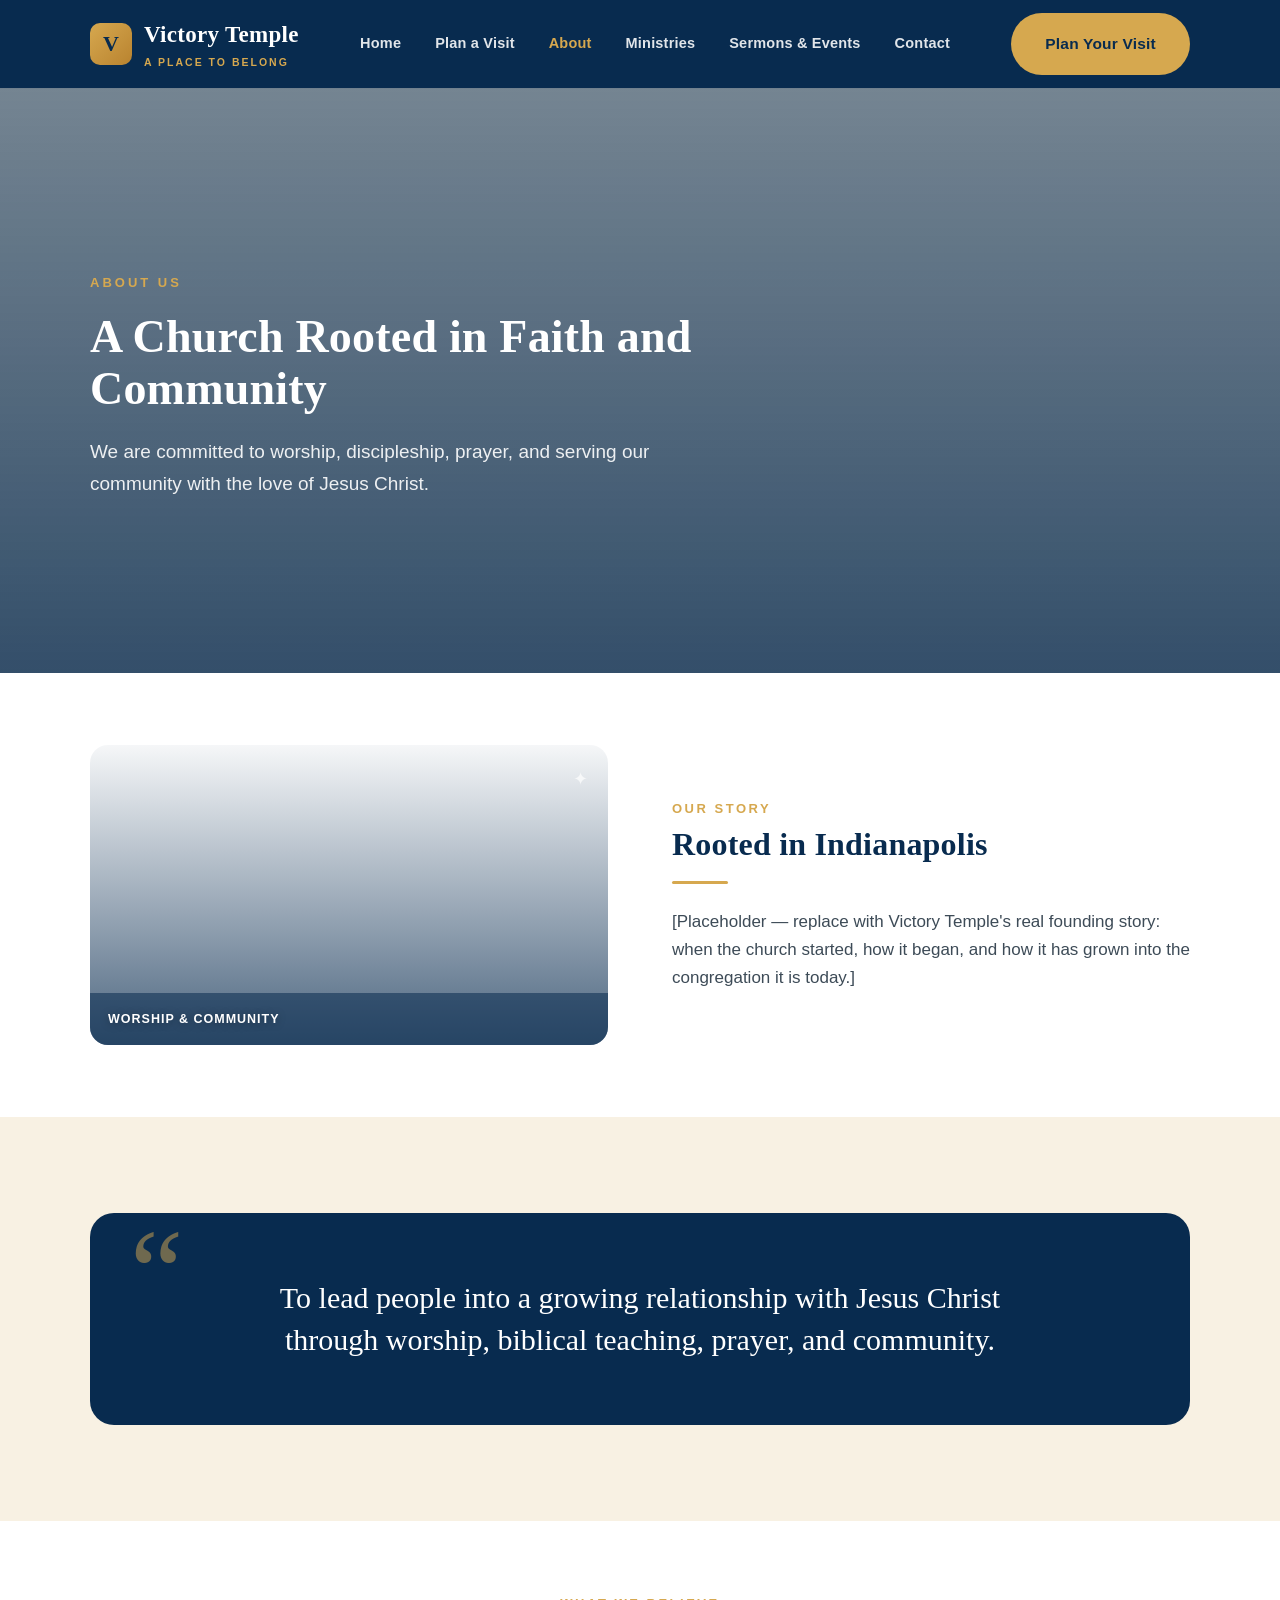
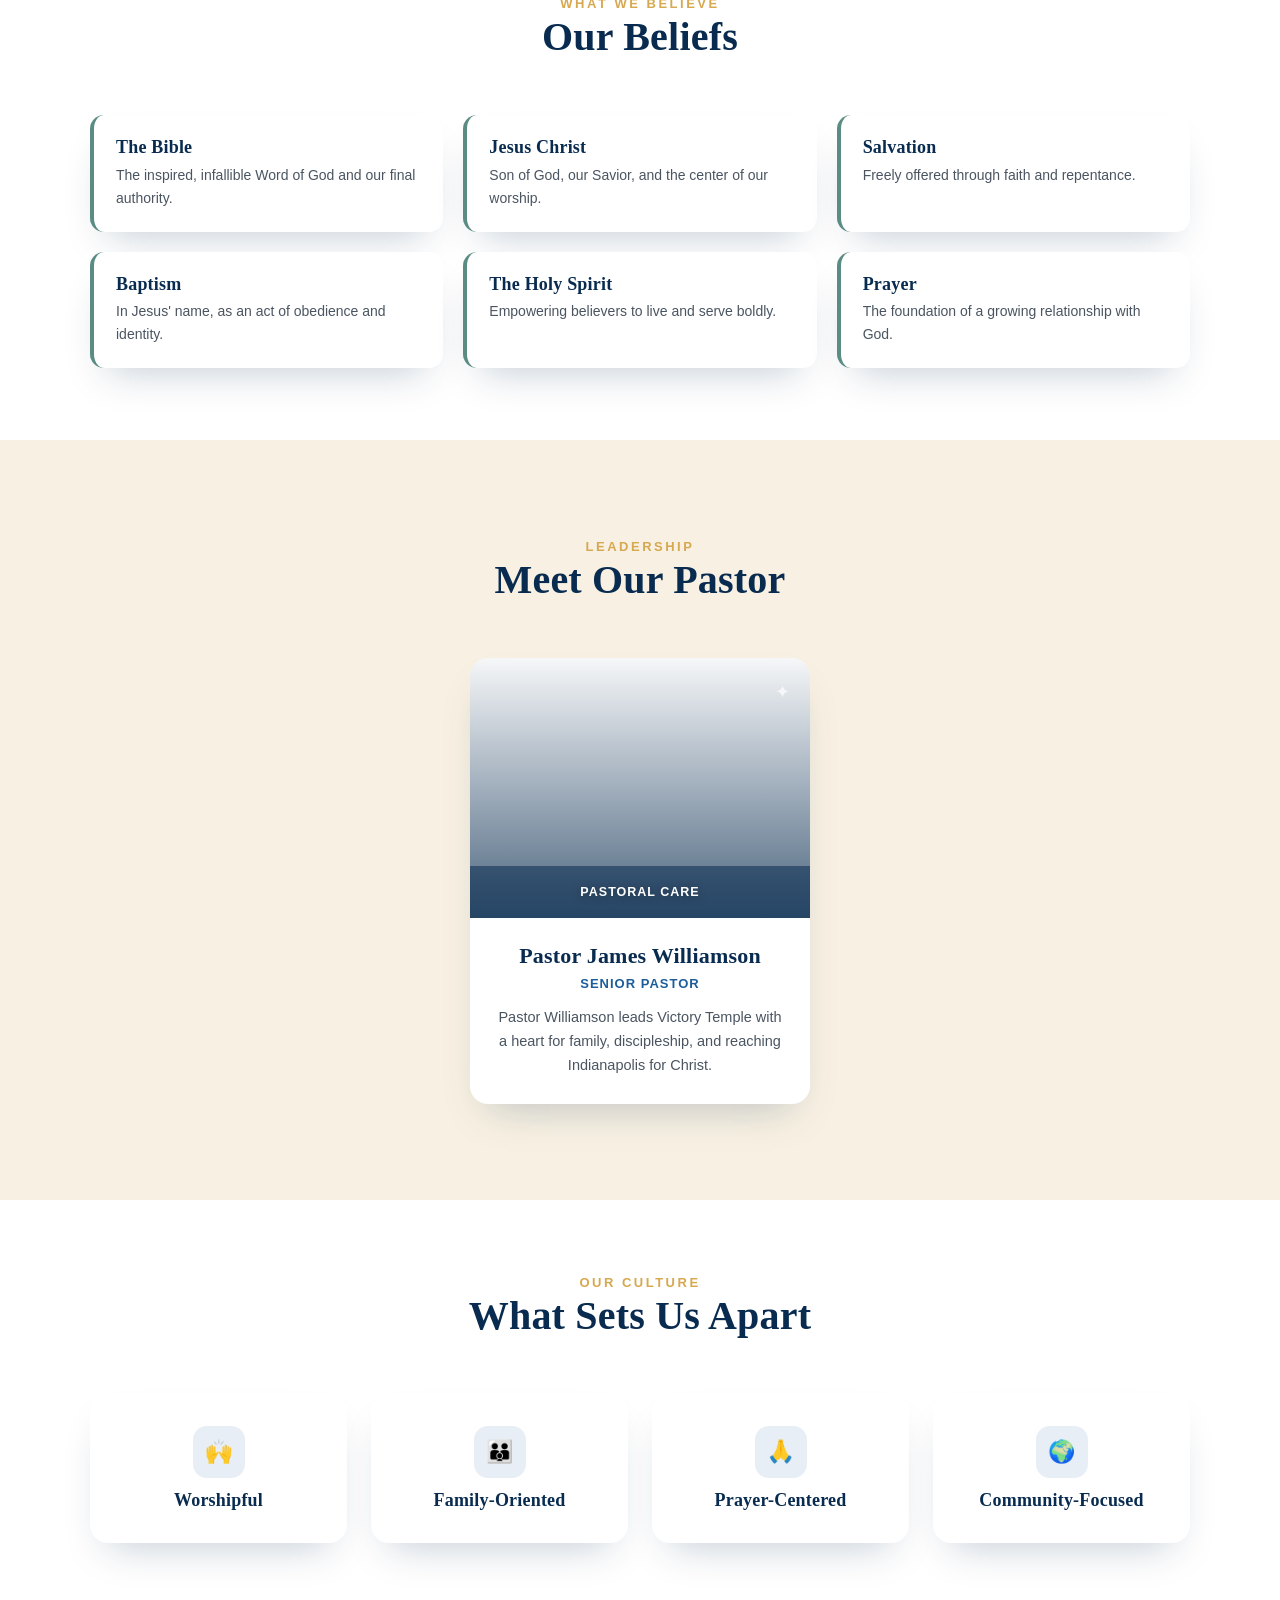
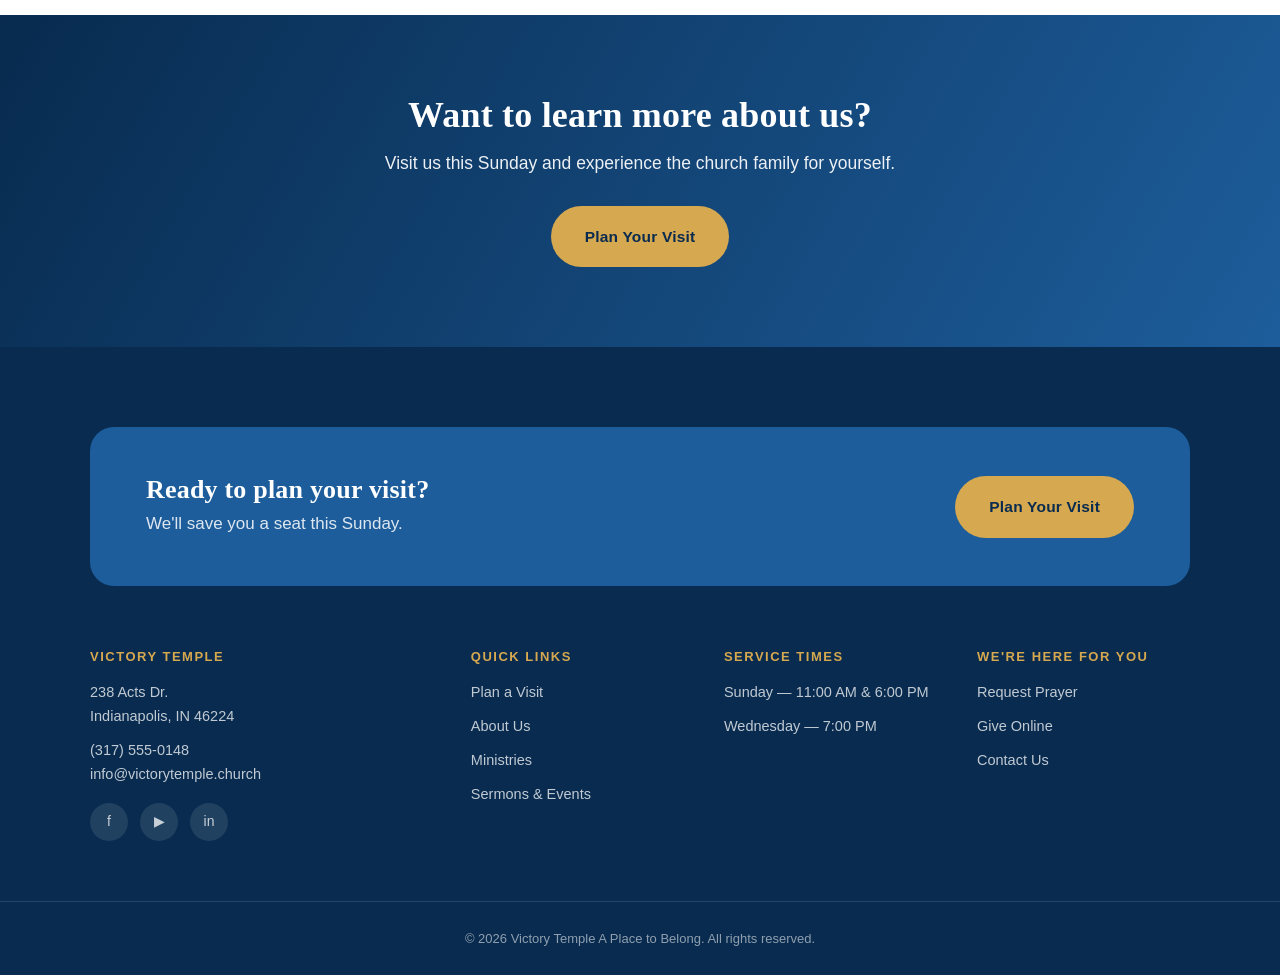
==== about.html @ ff0c8eab "Add files via upload" ====
<!doctype html>
<html lang="en">
<head>
<meta charset="UTF-8">
<title>Victory Temple — About</title>
<link rel="stylesheet" href="styles.css">
</head>
<body>
<header class="site">
  <div class="header-inner">
    <a href="index.html" style="text-decoration:none;"><div class="logo">
      <div class="logo-mark">V</div>
      <div class="logo-text">Victory Temple<span>A Place to Belong</span></div>
    </div></a>
    <nav class="primary">
      <a href="index.html">Home</a>
      <a href="plan-a-visit.html">Plan a Visit</a>
      <a href="about.html" style="color:var(--gold);">About</a>
      <a href="ministries.html">Ministries</a>
      <a href="contact.html#sermons">Sermons &amp; Events</a>
      <a href="contact.html#contact">Contact</a>
    </nav>
    <div class="header-cta"><a class="btn btn-gold" href="plan-a-visit.html">Plan Your Visit</a></div>
    <button class="hamburger-btn" aria-label="Open menu" aria-expanded="false">
      <span></span><span></span><span></span>
    </button>
  </div>
  <div class="mobile-nav-panel">
    <a href="index.html">Home</a>
      <a href="plan-a-visit.html">Plan a Visit</a>
      <a href="about.html" style="color:var(--gold);">About</a>
      <a href="ministries.html">Ministries</a>
      <a href="contact.html#sermons">Sermons &amp; Events</a>
      <a href="contact.html#contact">Contact</a>
    <a class="btn btn-gold" href="plan-a-visit.html">Plan Your Visit</a>
  </div>
</header>

<a href="plan-a-visit.html" class="mobile-sticky-visit">Plan Your Visit</a>

<section class="hero short" style="--photo-a:url('assets/images/sanctuary.jpg');">
  <div class="hero-bg"></div>
  <div class="hero-inner">
    <div class="hero-eyebrow">About Us</div>
    <h1>A Church Rooted in Faith and Community</h1>
    <p class="sub">We are committed to worship, discipleship, prayer, and serving our community with the love of Jesus Christ.</p>
  </div>
</section>

<section class="tight" style="background:#fff;">
  <div class="wrap">
    <div class="two-col">
      <div class="photo photo-congregation" style="min-height:300px;"><div class="tag">Worship &amp; Community</div></div>
      <div>
        <div class="eyebrow">Our Story</div>
        <h2 style="font-size:32px; margin-top:8px;">Rooted in Indianapolis</h2>
        <div class="divider"></div>
        <p style="font-size:17px; color:#3d4b57;">[Placeholder — replace with Victory Temple's real founding story: when the church started, how it began, and how it has grown into the congregation it is today.]</p>
      </div>
    </div>
  </div>
</section>

<section>
  <div class="wrap">
    <div class="mission">
      <p>To lead people into a growing relationship with Jesus Christ through worship, biblical teaching, prayer, and community.</p>
    </div>
  </div>
</section>

<section class="tight" style="background:#fff;">
  <div class="wrap">
    <div class="section-head center">
      <div class="eyebrow">What We Believe</div>
      <h2>Our Beliefs</h2>
    </div>
    <div class="belief-grid">
      <div class="belief"><h4>The Bible</h4><p>The inspired, infallible Word of God and our final authority.</p></div>
      <div class="belief"><h4>Jesus Christ</h4><p>Son of God, our Savior, and the center of our worship.</p></div>
      <div class="belief"><h4>Salvation</h4><p>Freely offered through faith and repentance.</p></div>
      <div class="belief"><h4>Baptism</h4><p>In Jesus' name, as an act of obedience and identity.</p></div>
      <div class="belief"><h4>The Holy Spirit</h4><p>Empowering believers to live and serve boldly.</p></div>
      <div class="belief"><h4>Prayer</h4><p>The foundation of a growing relationship with God.</p></div>
    </div>
  </div>
</section>

<section id="leadership">
  <div class="wrap">
    <div class="section-head center">
      <div class="eyebrow">Leadership</div>
      <h2>Meet Our Pastor</h2>
    </div>
    <div style="max-width:340px; margin:0 auto;">
      <div class="leader-card">
        <div class="photo photo-pastor"><div class="tag">Pastoral Care</div></div>
        <div class="info">
          <h3>Pastor James Williamson</h3>
          <div class="role">Senior Pastor</div>
          <p class="bio">Pastor Williamson leads Victory Temple with a heart for family, discipleship, and reaching Indianapolis for Christ.</p>
        </div>
      </div>
    </div>
  </div>
</section>

<section class="tight" style="background:#fff;">
  <div class="wrap">
    <div class="section-head center">
      <div class="eyebrow">Our Culture</div>
      <h2>What Sets Us Apart</h2>
    </div>
    <div class="four-col">
      <div class="card" style="text-align:center;"><div class="icon-badge" style="margin:0 auto;">🙌</div><h3 style="font-size:18px; margin-top:12px;">Worshipful</h3></div>
      <div class="card" style="text-align:center;"><div class="icon-badge" style="margin:0 auto;">👪</div><h3 style="font-size:18px; margin-top:12px;">Family-Oriented</h3></div>
      <div class="card" style="text-align:center;"><div class="icon-badge" style="margin:0 auto;">🙏</div><h3 style="font-size:18px; margin-top:12px;">Prayer-Centered</h3></div>
      <div class="card" style="text-align:center;"><div class="icon-badge" style="margin:0 auto;">🌍</div><h3 style="font-size:18px; margin-top:12px;">Community-Focused</h3></div>
    </div>
  </div>
</section>

<div class="banner blue">
  <div class="wrap">
    <h2>Want to learn more about us?</h2>
    <p>Visit us this Sunday and experience the church family for yourself.</p>
    <a class="btn btn-gold" href="plan-a-visit.html">Plan Your Visit</a>
  </div>
</div>

<footer class="site">
  <div class="footer-cta">
    <div>
      <h3>Ready to plan your visit?</h3>
      <p style="margin-top:6px; color:rgba(255,255,255,0.85);">We'll save you a seat this Sunday.</p>
    </div>
    <a class="btn btn-gold" href="plan-a-visit.html">Plan Your Visit</a>
  </div>
  <div class="footer-grid">
    <div>
      <h4>Victory Temple</h4>
      <p>238 Acts Dr.<br>Indianapolis, IN 46224</p>
      <p>(317) 555-0148<br>info@victorytemple.church</p>
      <div class="social-row"><a href="https://facebook.com" target="_blank" rel="noopener" aria-label="Facebook">f</a><a href="https://youtube.com" target="_blank" rel="noopener" aria-label="YouTube">▶</a><a href="https://instagram.com" target="_blank" rel="noopener" aria-label="Instagram">in</a></div>
    </div>
    <div>
      <h4>Quick Links</h4>
      <a href="plan-a-visit.html">Plan a Visit</a><a href="about.html">About Us</a><a href="ministries.html">Ministries</a><a href="contact.html#sermons">Sermons &amp; Events</a>
    </div>
    <div>
      <h4>Service Times</h4>
      <p>Sunday — 11:00 AM &amp; 6:00 PM</p>
      <p>Wednesday — 7:00 PM</p>
    </div>
    <div>
      <h4>We're Here for You</h4>
      <a href="contact.html#prayer">Request Prayer</a><a href="contact.html#give">Give Online</a><a href="contact.html#contact">Contact Us</a>
    </div>
  </div>
  <div class="footer-bottom">© 2026 Victory Temple A Place to Belong. All rights reserved.</div>
</footer>

<script src="script.js"></script>
</body>
</html>
---- styles.css ----
@font-face {
  font-family: 'Cormorant Garamond';
  src: url('fonts/cormorant-garamond-latin-400-normal.woff2') format('woff2');
  font-weight: 400; font-style: normal; font-display: swap;
}
@font-face {
  font-family: 'Cormorant Garamond';
  src: url('fonts/cormorant-garamond-latin-500-normal.woff2') format('woff2');
  font-weight: 500; font-style: normal; font-display: swap;
}
@font-face {
  font-family: 'Cormorant Garamond';
  src: url('fonts/cormorant-garamond-latin-600-normal.woff2') format('woff2');
  font-weight: 600; font-style: normal; font-display: swap;
}
@font-face {
  font-family: 'Cormorant Garamond';
  src: url('fonts/cormorant-garamond-latin-700-normal.woff2') format('woff2');
  font-weight: 700; font-style: normal; font-display: swap;
}
@font-face {
  font-family: 'Inter';
  src: url('fonts/inter-latin-400-normal.woff2') format('woff2');
  font-weight: 400; font-style: normal; font-display: swap;
}
@font-face {
  font-family: 'Inter';
  src: url('fonts/inter-latin-500-normal.woff2') format('woff2');
  font-weight: 500; font-style: normal; font-display: swap;
}
@font-face {
  font-family: 'Inter';
  src: url('fonts/inter-latin-600-normal.woff2') format('woff2');
  font-weight: 600; font-style: normal; font-display: swap;
}
@font-face {
  font-family: 'Inter';
  src: url('fonts/inter-latin-700-normal.woff2') format('woff2');
  font-weight: 700; font-style: normal; font-display: swap;
}
@font-face {
  font-family: 'Inter';
  src: url('fonts/inter-latin-800-normal.woff2') format('woff2');
  font-weight: 800; font-style: normal; font-display: swap;
}

:root{
  --navy:#082B4F;
  --blue:#1D5D9B;
  --cream:#F8F1E3;
  --gold:#D6A84F;
  --teal:#5B8C83;
  --charcoal:#1F2933;
  --white:#FFFFFF;
  --navy-rgb: 8,43,79;
  --shadow: 0 20px 40px -18px rgba(8,43,79,0.25);
  --radius: 18px;
}

*{box-sizing:border-box; margin:0; padding:0;}
html{scroll-behavior:smooth;}
body{
  font-family:'Inter', sans-serif;
  background:var(--cream);
  color:var(--charcoal);
  font-size:17px;
  line-height:1.65;
  -webkit-font-smoothing:antialiased;
}
img,svg{display:block; max-width:100%;}
h1,h2,h3,h4{
  font-family:'Cormorant Garamond', serif;
  font-weight:600;
  color:var(--navy);
  line-height:1.12;
  letter-spacing:0.2px;
}
a{color:inherit; text-decoration:none;}
.wrap{max-width:1180px; margin:0 auto; padding:0 40px;}
.eyebrow{
  font-family:'Inter', sans-serif;
  font-size:13px;
  font-weight:700;
  letter-spacing:2.5px;
  text-transform:uppercase;
  color:var(--gold);
}
.divider{
  width:56px; height:3px; border-radius:2px;
  background:var(--gold);
  margin:18px 0 24px;
}
.divider.center{margin-left:auto; margin-right:auto;}

/* Buttons */
.btn{
  display:inline-flex; align-items:center; gap:8px;
  padding:16px 32px;
  border-radius:999px;
  font-weight:700;
  font-size:15.5px;
  letter-spacing:0.2px;
  cursor:pointer;
  border:2px solid transparent;
  transition:transform .15s ease;
}
.btn-primary{ background:var(--blue); color:var(--white); box-shadow:0 14px 28px -10px rgba(29,93,155,0.55); }
.btn-primary:hover{ transform:translateY(-1px); }
.btn-outline{ background:transparent; border-color:rgba(255,255,255,0.7); color:var(--white); }
.btn-outline.on-light{ border-color:var(--navy); color:var(--navy); }
.btn-gold{ background:var(--gold); color:var(--navy); }
.btn-navy{ background:var(--navy); color:var(--white); }

/* Header */
header.site{
  position:sticky; top:0; z-index:50;
  background:var(--navy);
  color:var(--white);
}
.header-inner{
  max-width:1180px; margin:0 auto; padding:0 40px;
  height:88px; display:flex; align-items:center; justify-content:space-between;
}
.logo{ display:flex; align-items:center; gap:12px; }
.logo-mark{
  width:42px; height:42px; border-radius:10px;
  background:linear-gradient(135deg, var(--gold), #b9832f);
  display:flex; align-items:center; justify-content:center;
  color:var(--navy); font-family:'Cormorant Garamond',serif; font-weight:700; font-size:22px;
}
.logo-text{ font-family:'Cormorant Garamond', serif; font-size:23px; font-weight:600; letter-spacing:0.3px; color:var(--white); }
.logo-text span{ display:block; font-family:'Inter',sans-serif; font-size:10.5px; letter-spacing:2px; font-weight:600; color:var(--gold); text-transform:uppercase; }
nav.primary{ display:flex; align-items:center; gap:34px; }
nav.primary a{ font-size:14.5px; font-weight:600; color:rgba(255,255,255,0.88); letter-spacing:0.2px; }
nav.primary a:hover{ color:var(--gold); }
.header-cta{ display:flex; align-items:center; gap:20px; }

/* mobile header rendering (shown as an annotated panel) */
.mobile-frame{
  border:1px solid rgba(8,43,79,0.12);
  border-radius:20px;
  overflow:hidden;
  box-shadow:var(--shadow);
}
.mobile-header{
  background:var(--navy); color:var(--white);
  display:flex; align-items:center; justify-content:space-between;
  padding:18px 20px;
}
.hamburger{ display:flex; flex-direction:column; gap:5px; }
.hamburger span{ width:24px; height:2.5px; background:var(--white); border-radius:2px; }
.mobile-sticky-cta{
  background:var(--blue); color:var(--white);
  text-align:center; padding:14px; font-weight:700; font-size:14.5px;
}

/* Hero */
.hero{
  position:relative;
  color:var(--white);
  overflow:hidden;
}
.hero-bg{
  position:absolute; inset:0;
  background:
    linear-gradient(180deg, rgba(8,43,79,0.55) 0%, rgba(8,43,79,0.82) 100%),
    var(--photo-a);
  background-size:cover; background-position:center;
}
.hero-inner{
  position:relative; z-index:2;
  max-width:1180px; margin:0 auto; padding:110px 40px 100px;
}
.hero.short .hero-inner{ padding:88px 40px 78px; }
.hero-eyebrow{
  font-size:13px; font-weight:700; letter-spacing:3px; text-transform:uppercase;
  color:var(--gold); margin-bottom:18px;
}
.hero h1{ color:var(--white); font-size:58px; max-width:760px; }
.hero.short h1{ font-size:46px; }
.hero p.sub{
  margin-top:22px; font-size:19px; max-width:600px; color:rgba(255,255,255,0.9); font-weight:400;
}
.hero-ctas{ margin-top:36px; display:flex; gap:16px; flex-wrap:wrap; }
.hero-facts{
  margin-top:52px; display:flex; gap:14px; flex-wrap:wrap;
}
.fact-pill{
  background:rgba(255,255,255,0.12);
  border:1px solid rgba(255,255,255,0.22);
  border-radius:14px;
  padding:14px 20px;
  font-size:14.5px;
  font-weight:600;
  backdrop-filter:blur(4px);
  display:flex; align-items:center; gap:10px;
}
.fact-pill .dot{ width:7px; height:7px; border-radius:50%; background:var(--gold); }

/* Sections */
section{ padding:96px 0; }
section.tight{ padding:72px 0; }
.section-head{ max-width:640px; margin-bottom:56px; }
.section-head.center{ margin-left:auto; margin-right:auto; text-align:center; }
.section-head h2{ font-size:40px; }
.section-head p{ margin-top:16px; font-size:17.5px; color:#3d4b57; }

.two-col{ display:grid; grid-template-columns:1fr 1fr; gap:64px; align-items:center; }
.three-col{ display:grid; grid-template-columns:repeat(3,1fr); gap:28px; }
.four-col{ display:grid; grid-template-columns:repeat(4,1fr); gap:24px; }

/* Photo placeholders */
.photo{
  border-radius:var(--radius);
  position:relative;
  overflow:hidden;
  display:flex; align-items:flex-end;
  color:var(--white);
  min-height:220px;
}
.photo .tag{
  position:relative; z-index:2;
  padding:16px 18px;
  font-size:12.5px; font-weight:700; letter-spacing:1px; text-transform:uppercase;
  background:rgba(8,43,79,0.55);
  width:100%;
}
.photo::before{
  content:''; position:absolute; inset:0; z-index:1;
}
.photo::after{
  content:'✦'; position:absolute; top:20px; right:20px; z-index:2;
  color:rgba(255,255,255,0.7); font-size:18px;
}
.p-a::before{ background:linear-gradient(140deg,#1D5D9B,#082B4F); }
.p-b::before{ background:linear-gradient(140deg,#5B8C83,#082B4F); }
.p-c::before{ background:linear-gradient(140deg,#D6A84F,#8a5b22); }
.p-d::before{ background:linear-gradient(140deg,#082B4F,#1D5D9B); }
.p-e::before{ background:linear-gradient(140deg,#5B8C83,#2f4a45); }

/* Cards */
.card{
  background:var(--white);
  border-radius:var(--radius);
  padding:32px;
  box-shadow:var(--shadow);
}
.card h3{ font-size:24px; margin-top:6px;}
.card p{ margin-top:10px; color:#4a5561; font-size:15.5px; }
.icon-badge{
  width:52px; height:52px; border-radius:14px;
  display:flex; align-items:center; justify-content:center;
  background:rgba(29,93,155,0.1);
  color:var(--blue); font-size:22px;
}

/* Ministry / event cards with photo top */
.tile{ background:var(--white); border-radius:var(--radius); overflow:hidden; box-shadow:var(--shadow); }
.tile .photo{ border-radius:0; min-height:170px; }
.tile-body{ padding:26px; }
.tile-body h3{ font-size:22px; }
.tile-body p{ margin-top:8px; color:#4a5561; font-size:15px; }
.tile-body .btn{ margin-top:18px; padding:11px 22px; font-size:13.5px; }

/* Banner CTA sections */
.banner{
  padding:80px 0;
  text-align:center;
  color:var(--white);
}
.banner.blue{ background:linear-gradient(120deg,var(--navy),var(--blue)); }
.banner.gold{ background:var(--cream); color:var(--navy); border-top:1px solid rgba(8,43,79,0.08); border-bottom:1px solid rgba(8,43,79,0.08); }
.banner h2{ font-size:36px; }
.banner.blue h2{ color:var(--white); }
.banner p{ margin-top:14px; font-size:17.5px; opacity:0.92; max-width:560px; margin-left:auto; margin-right:auto; }
.banner .btn{ margin-top:28px; }

/* Form */
.form-card{
  background:var(--white);
  border-radius:var(--radius);
  padding:40px;
  box-shadow:var(--shadow);
}
.form-grid{ display:grid; grid-template-columns:1fr 1fr; gap:20px; }
.field{ margin-bottom:20px; display:flex; flex-direction:column; gap:8px; }
.field.full{ grid-column:1 / -1; }
.field label{ font-size:13.5px; font-weight:700; color:var(--navy); letter-spacing:0.3px; }
.field input, .field select, .field textarea{
  border:1.5px solid rgba(8,43,79,0.15);
  border-radius:10px;
  padding:13px 14px;
  font-family:'Inter',sans-serif;
  font-size:15px;
  color:var(--charcoal);
  background:#fcfaf6;
}
.field textarea{ min-height:96px; resize:none; }
.form-note{ font-size:13px; color:#6b7680; margin-top:4px; }

/* Steps */
.steps{ display:grid; grid-template-columns:repeat(4,1fr); gap:22px; }
.step{ background:var(--white); border-radius:var(--radius); padding:28px 24px; box-shadow:var(--shadow); position:relative; }
.step .num{ font-family:'Cormorant Garamond',serif; font-size:38px; color:var(--gold); font-weight:700; }
.step h3{ font-size:19px; margin-top:8px; }
.step p{ font-size:14.5px; color:#4a5561; margin-top:8px; }

/* Belief / doctrine list */
.belief-grid{ display:grid; grid-template-columns:repeat(3,1fr); gap:20px; }
.belief{ background:var(--white); border-radius:14px; padding:22px; box-shadow:var(--shadow); border-left:4px solid var(--teal); }
.belief h4{ font-size:18px; }
.belief p{ font-size:14px; color:#4a5561; margin-top:6px; }

/* Quote / mission */
.mission{
  background:var(--navy);
  border-radius:24px;
  padding:64px;
  color:var(--white);
  text-align:center;
  position:relative;
}
.mission::before{ content:'“'; font-family:'Cormorant Garamond',serif; font-size:120px; color:var(--gold); position:absolute; top:0; left:40px; opacity:0.5; line-height:1;}
.mission p{ font-family:'Cormorant Garamond',serif; font-size:30px; font-weight:500; max-width:760px; margin:0 auto; line-height:1.4; }

/* Video card */
.video-card{ border-radius:var(--radius); overflow:hidden; box-shadow:var(--shadow); }
.video-thumb{
  position:relative; min-height:360px;
  background:linear-gradient(140deg,#082B4F,#1D5D9B);
  display:flex; align-items:center; justify-content:center;
}
.play-btn{
  width:78px; height:78px; border-radius:50%;
  background:rgba(255,255,255,0.95);
  display:flex; align-items:center; justify-content:center;
  box-shadow:0 10px 30px rgba(0,0,0,0.3);
}
.play-btn::before{ content:''; width:0; height:0; border-top:14px solid transparent; border-bottom:14px solid transparent; border-left:22px solid var(--navy); margin-left:6px; }
.video-meta{ background:var(--white); padding:26px 30px; display:flex; justify-content:space-between; align-items:center; }
.video-meta h3{ font-size:21px; }
.video-meta span{ font-size:13.5px; color:#6b7680; }

/* Event cards */
.event-card{ background:var(--white); border-radius:var(--radius); box-shadow:var(--shadow); overflow:hidden; display:flex; }
.event-date{
  background:var(--navy); color:var(--white); width:100px; flex-shrink:0;
  display:flex; flex-direction:column; align-items:center; justify-content:center;
}
.event-date .day{ font-family:'Cormorant Garamond',serif; font-size:36px; font-weight:700; }
.event-date .mon{ font-size:12px; letter-spacing:2px; text-transform:uppercase; color:var(--gold); }
.event-body{ padding:22px 26px; flex:1; }
.event-body h3{ font-size:19px; }
.event-body .meta{ font-size:13.5px; color:var(--blue); font-weight:600; margin-top:4px; }
.event-body p{ font-size:14.5px; color:#4a5561; margin-top:8px; }

/* Give section */
.give{
  background:linear-gradient(135deg, var(--gold), #b9832f);
  border-radius:24px; padding:60px; text-align:center; color:var(--navy);
}
.give h2{ color:var(--navy); font-size:34px; }
.give p{ margin-top:12px; font-size:16.5px; max-width:520px; margin-left:auto; margin-right:auto; }

/* Map */
.map-block{
  border-radius:var(--radius); overflow:hidden; box-shadow:var(--shadow);
  min-height:340px;
  background:
    repeating-linear-gradient(0deg, rgba(8,43,79,0.06) 0 1px, transparent 1px 40px),
    repeating-linear-gradient(90deg, rgba(8,43,79,0.06) 0 1px, transparent 1px 40px),
    #eef0ea;
  display:flex; align-items:center; justify-content:center; flex-direction:column; gap:10px;
  color:var(--navy);
}
.map-pin{
  width:44px; height:44px; border-radius:50% 50% 50% 0; background:var(--blue);
  transform:rotate(-45deg);
  display:flex; align-items:center; justify-content:center;
  box-shadow:0 8px 20px rgba(29,93,155,0.4);
}
.map-pin span{ transform:rotate(45deg); color:#fff; font-size:16px; }

/* Leadership */
.leader-card{ background:var(--white); border-radius:var(--radius); overflow:hidden; box-shadow:var(--shadow); text-align:center; }
.leader-card .photo{ border-radius:0; min-height:260px; }
.leader-card .info{ padding:26px; }
.leader-card h3{ font-size:22px; }
.leader-card .role{ color:var(--blue); font-weight:700; font-size:13px; letter-spacing:1px; text-transform:uppercase; margin-top:4px; }
.leader-card p.bio{ font-size:14.5px; color:#4a5561; margin-top:12px; }

/* Footer */
footer.site{ background:var(--navy); color:rgba(255,255,255,0.85); padding-top:80px; }
.footer-cta{
  background:var(--blue); border-radius:24px; padding:48px 56px;
  display:flex; align-items:center; justify-content:space-between; flex-wrap:wrap; gap:20px;
  margin:0 40px 64px; max-width:1100px; margin-left:auto; margin-right:auto;
  color:var(--white);
}
.footer-cta h3{ color:var(--white); font-size:26px; }
.footer-grid{ max-width:1180px; margin:0 auto; padding:0 40px 50px; display:grid; grid-template-columns:1.6fr 1fr 1fr 1fr; gap:40px; }
.footer-grid h4{ color:var(--gold); font-size:13px; letter-spacing:1.5px; text-transform:uppercase; margin-bottom:16px; font-family:'Inter',sans-serif; font-weight:700; }
.footer-grid p, .footer-grid a{ display:block; font-size:14.5px; color:rgba(255,255,255,0.75); margin-bottom:10px; }
.footer-grid a:hover{ color:var(--gold); }
.social-row{ display:flex; gap:12px; margin-top:16px; }
.social-row a{ width:38px; height:38px; border-radius:50%; background:rgba(255,255,255,0.1); display:flex; align-items:center; justify-content:center; font-size:14px; }
.footer-bottom{ border-top:1px solid rgba(255,255,255,0.12); text-align:center; padding:26px 40px; font-size:13px; color:rgba(255,255,255,0.55); }

/* Mobile nav */
.hamburger-btn{
  display:none;
  background:none; border:none; cursor:pointer;
  flex-direction:column; gap:5px; padding:8px;
}
.hamburger-btn span{ width:24px; height:2.5px; background:var(--white); border-radius:2px; transition:transform .2s ease, opacity .2s ease; }
.hamburger-btn.open span:nth-child(1){ transform:translateY(7.5px) rotate(45deg); }
.hamburger-btn.open span:nth-child(2){ opacity:0; }
.hamburger-btn.open span:nth-child(3){ transform:translateY(-7.5px) rotate(-45deg); }

.mobile-nav-panel{
  display:none;
  background:var(--navy);
  border-top:1px solid rgba(255,255,255,0.12);
  flex-direction:column;
  padding:8px 40px 24px;
}
.mobile-nav-panel.open{ display:flex; }
.mobile-nav-panel a{
  color:rgba(255,255,255,0.9);
  font-weight:600; font-size:16px;
  padding:14px 0;
  border-bottom:1px solid rgba(255,255,255,0.08);
}
.mobile-nav-panel .btn{ margin-top:18px; justify-content:center; }

.mobile-sticky-visit{
  display:none;
  position:fixed; bottom:0; left:0; right:0; z-index:60;
  background:var(--blue); color:var(--white);
  text-align:center; padding:14px; font-weight:700; font-size:15px;
  box-shadow:0 -8px 20px rgba(0,0,0,0.15);
}

/* Responsive breakpoints */
@media (max-width: 980px){
  nav.primary{ display:none; }
  .header-cta{ display:none; }
  .hamburger-btn{ display:flex; }
  .header-inner{ padding:0 24px; height:76px; }
  .wrap{ padding:0 24px; }
  .hero-inner{ padding:70px 24px 60px; }
  .hero h1{ font-size:38px; }
  .hero.short h1{ font-size:32px; }
  .hero p.sub{ font-size:16.5px; }
  section{ padding:64px 0; }
  section.tight{ padding:48px 0; }
  .two-col, .three-col, .four-col, .form-grid, .belief-grid, .steps{ grid-template-columns:1fr; }
  .section-head h2{ font-size:30px; }
  .mission{ padding:44px 28px; }
  .mission p{ font-size:22px; }
  .footer-cta{ flex-direction:column; text-align:center; margin:0 20px 48px; padding:36px 28px; }
  .footer-grid{ grid-template-columns:1fr 1fr; gap:32px; padding:0 24px 40px; }
  .event-card{ flex-direction:column; }
  .event-date{ width:100%; flex-direction:row; gap:8px; padding:12px; }
  .give{ padding:40px 24px; }
  body{ padding-bottom:56px; }
  .mobile-sticky-visit{ display:block; }
}

@media (max-width: 560px){
  .footer-grid{ grid-template-columns:1fr; }
  .hero h1{ font-size:30px; }
  .banner h2{ font-size:28px; }
}



/* Local stock photography added for church website */
.photo{
  background-size:cover;
  background-position:center;
  isolation:isolate;
}
.photo::before,
.p-a::before,
.p-b::before,
.p-c::before,
.p-d::before,
.p-e::before{
  background:linear-gradient(180deg, rgba(8,43,79,0.04) 0%, rgba(8,43,79,0.72) 100%);
}
.photo .tag{
  text-shadow:0 1px 8px rgba(0,0,0,0.35);
}
.photo-welcome{ background-image:url('assets/images/church-welcome.jpg'); background-position:center; }
.photo-sanctuary{ background-image:url('assets/images/sanctuary.jpg'); background-position:center; }
.photo-congregation{ background-image:url('assets/images/hero-worship.jpg'); background-position:center; }
.photo-pastor{ background-image:url('assets/images/pastor.jpg'); background-position:center; }
.photo-children{ background-image:url('assets/images/children-ministry.jpg'); background-position:center; }
.photo-youth{ background-image:url('assets/images/youth-ministry.jpg'); background-position:center; }
.photo-worship{ background-image:url('assets/images/worship-music.jpg'); background-position:center 35%; }
.photo-outreach{ background-image:url('assets/images/outreach.jpg'); background-position:center; }
.photo-prayer{ background-image:url('assets/images/prayer.jpg'); background-position:center; }
.photo-bible-study{ background-image:url('assets/images/bible-study.jpg'); background-position:center; }
.video-thumb{
  background:
    linear-gradient(180deg, rgba(8,43,79,0.18) 0%, rgba(8,43,79,0.74) 100%),
    url('assets/images/sermon.jpg') center/cover no-repeat;
}
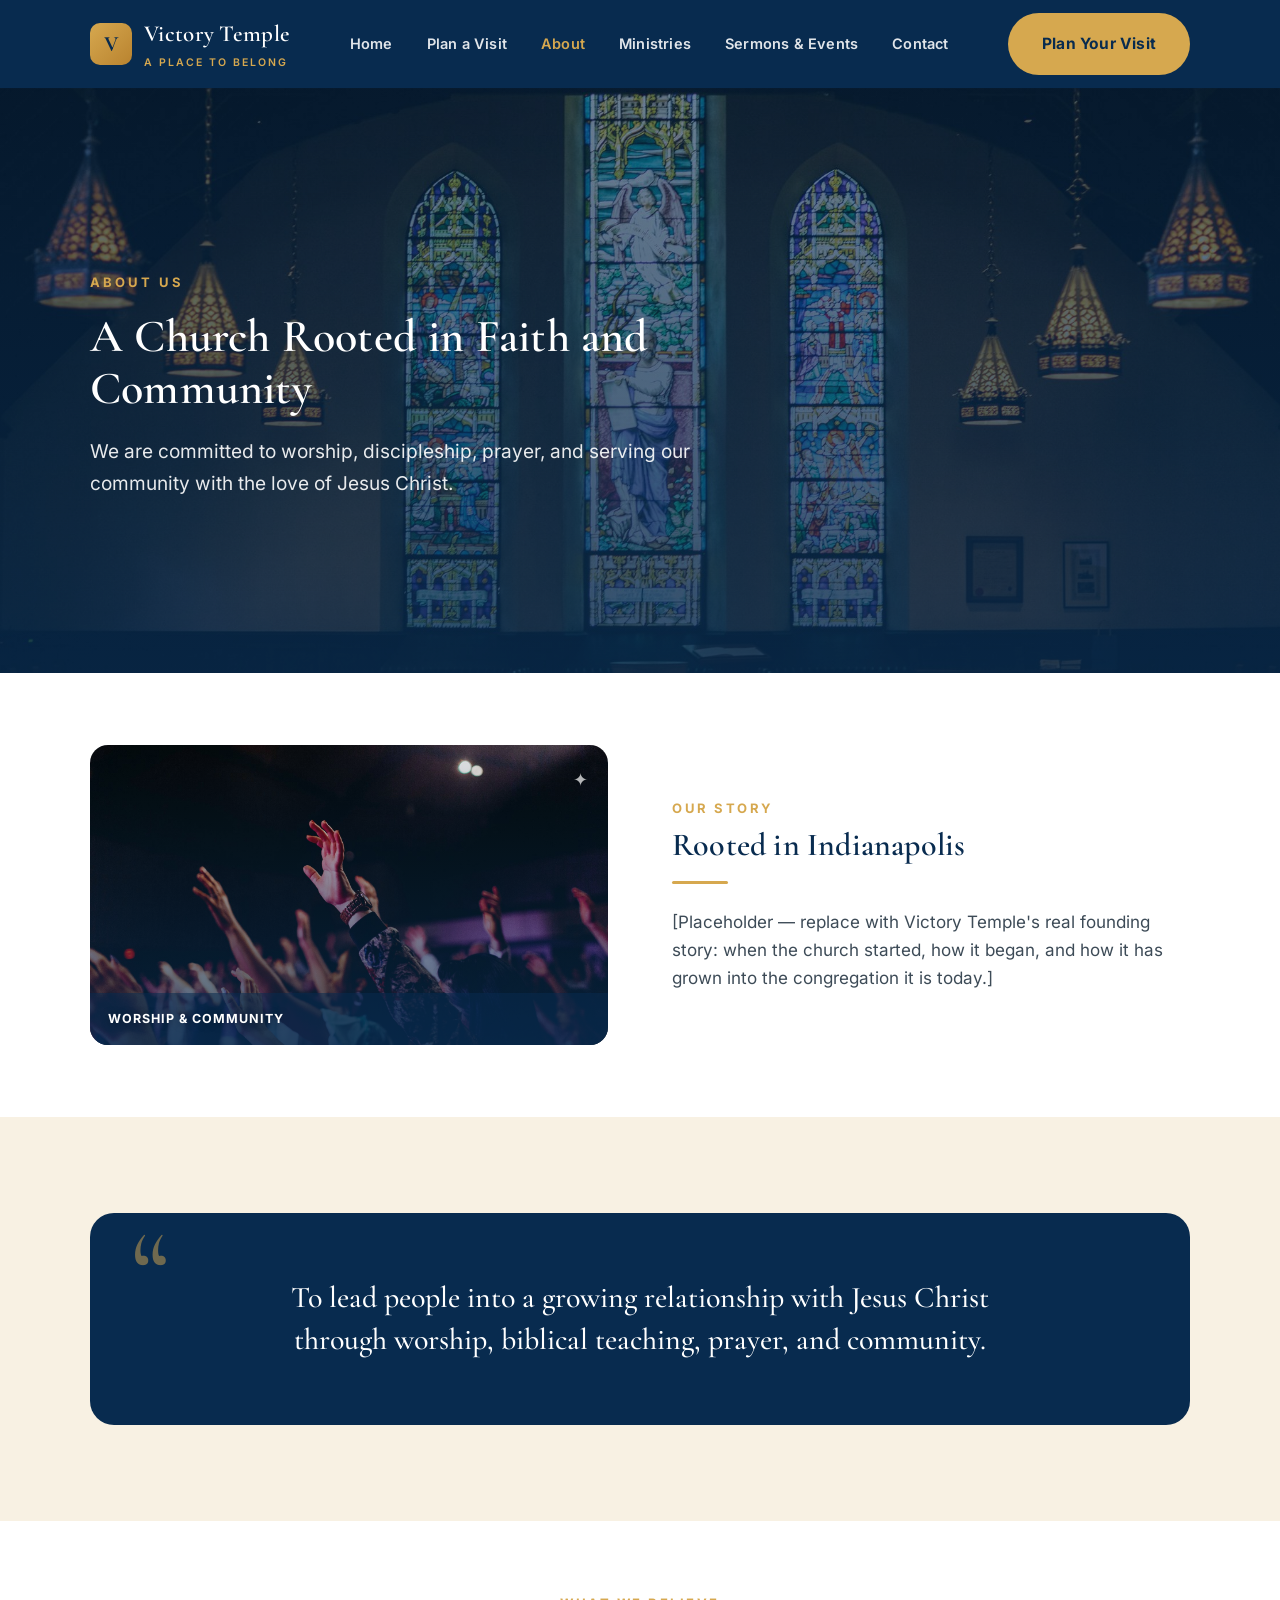
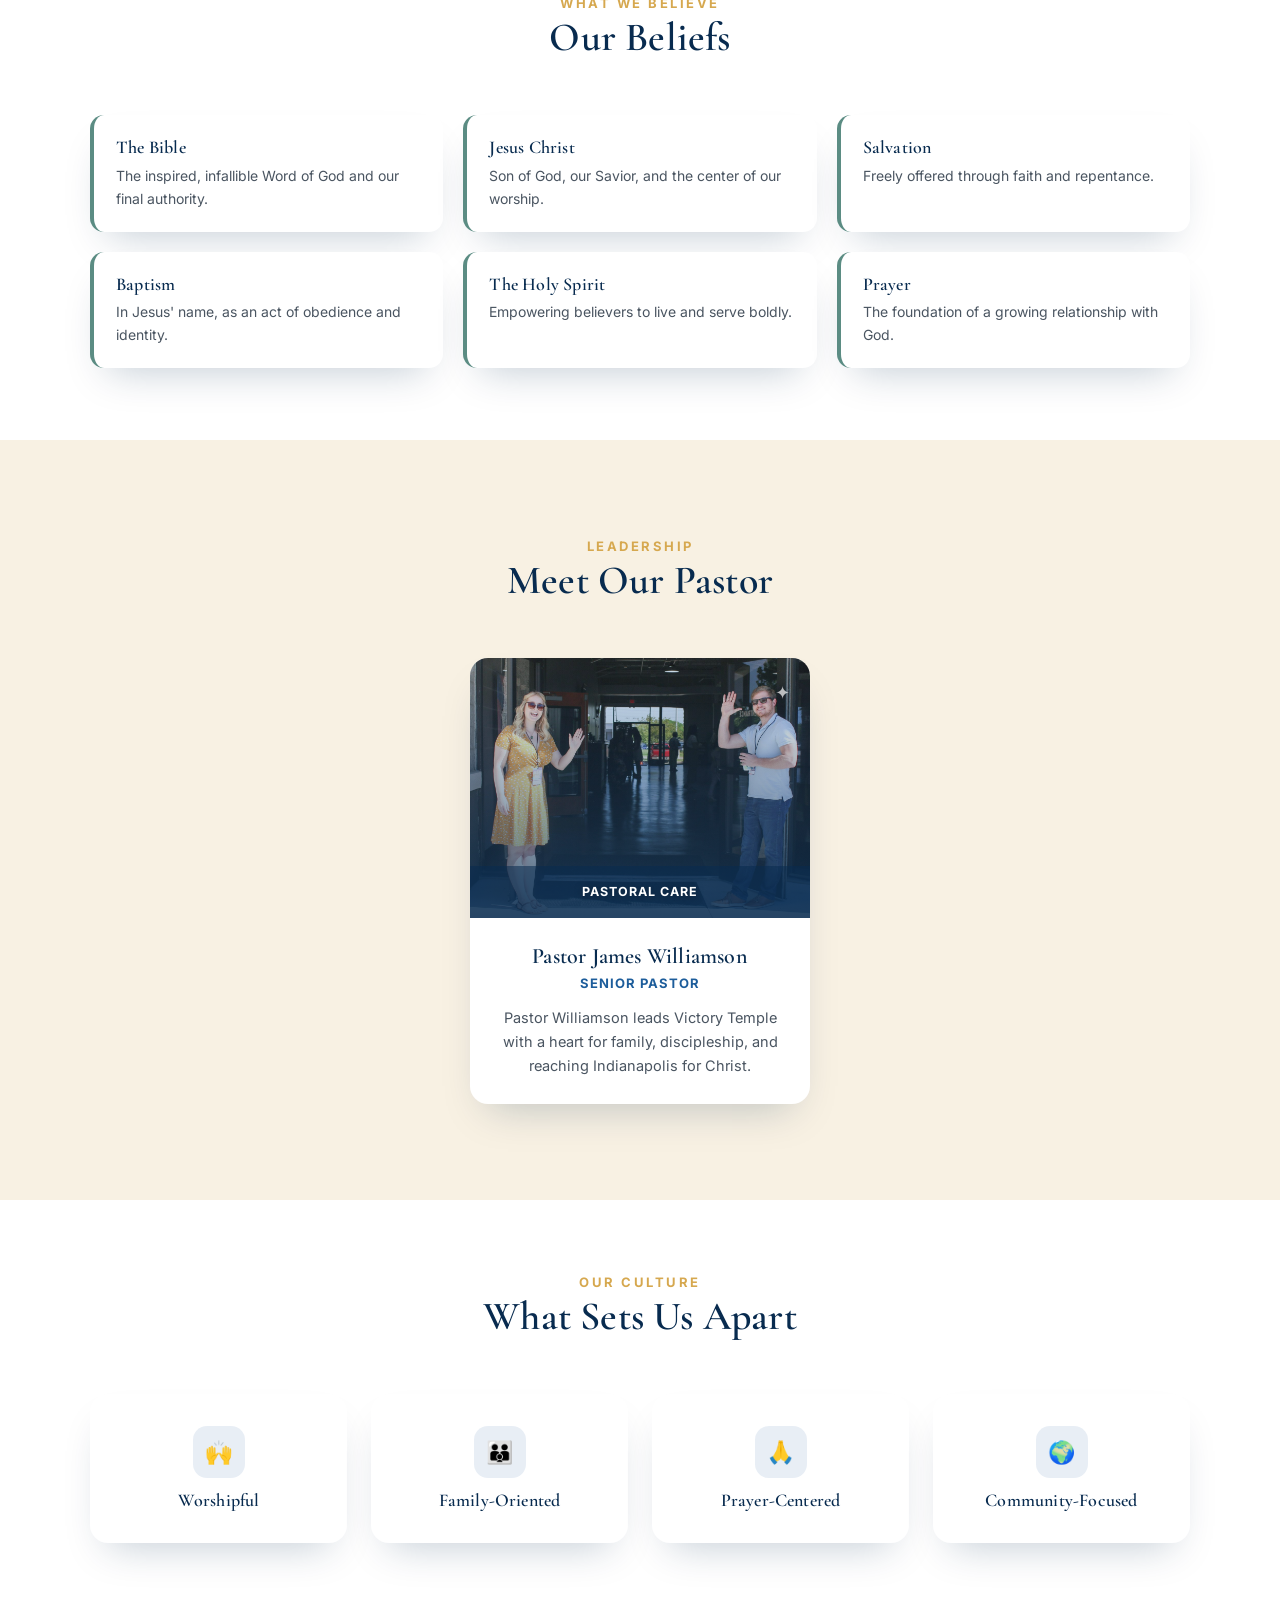
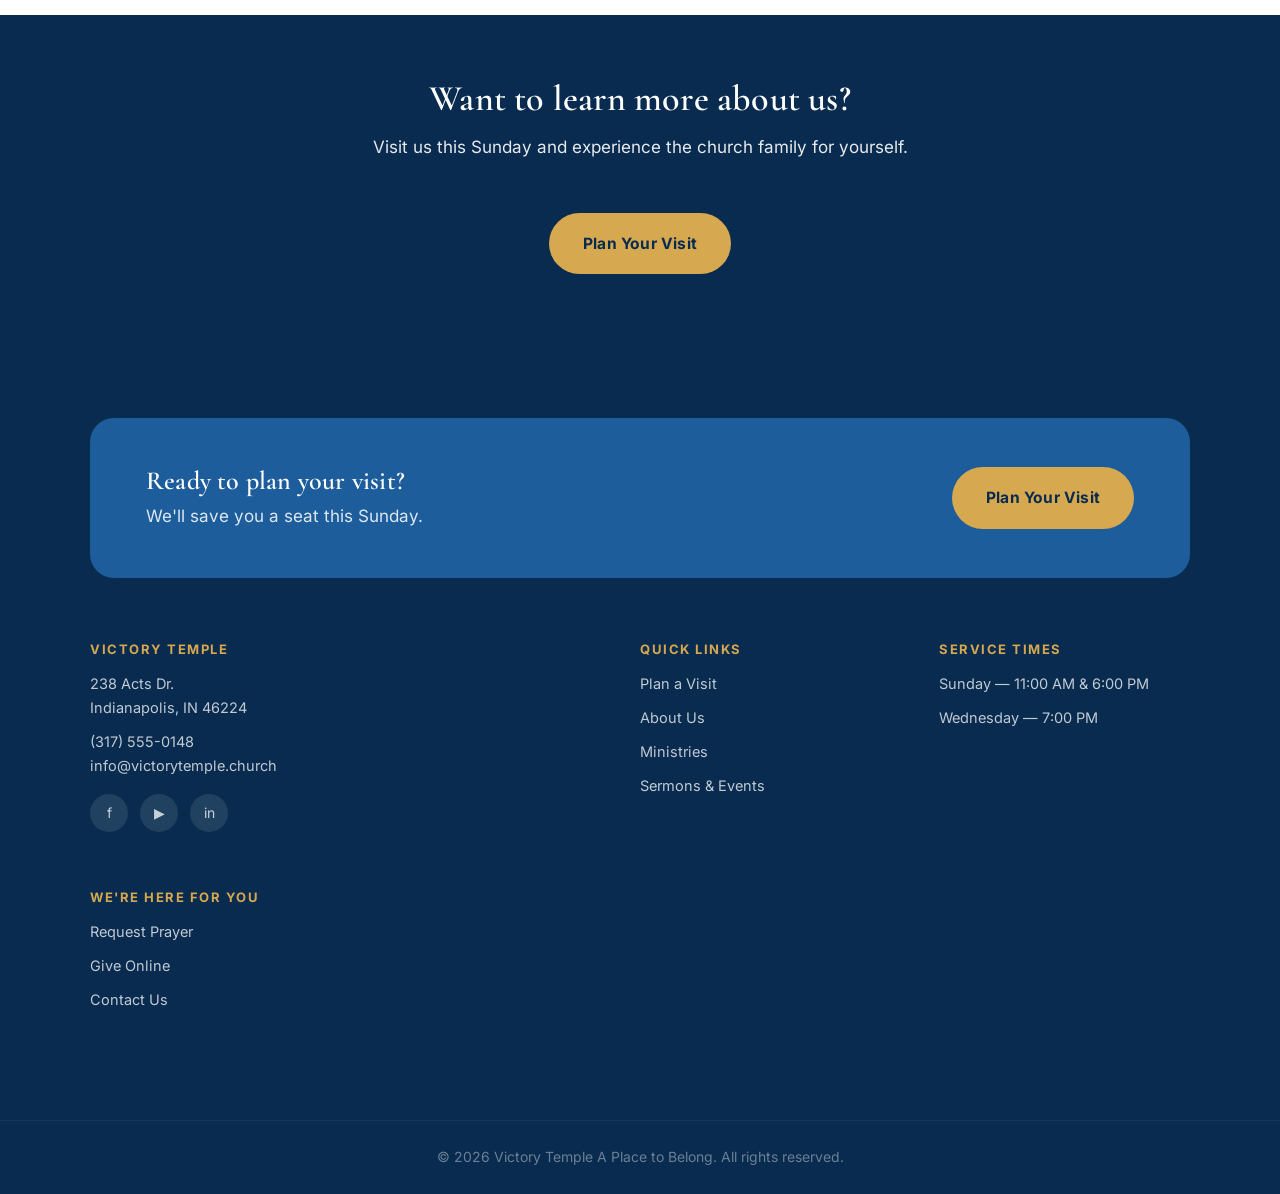
==== commit c27cd788: "Add files via upload" ====
--- a/about.html
+++ b/about.html
@@ -2,6 +2,8 @@
 <html lang="en">
 <head>
 <meta charset="UTF-8">
+<!-- CRITICAL FIXED LINE BELOW: Forces mobile screens to scale elements properly -->
+<meta name="viewport" content="width=device-width, initial-scale=1.0">
 <title>Victory Temple — About</title>
 <link rel="stylesheet" href="styles.css">
 </head>
--- a/styles.css
+++ b/styles.css
@@ -507,3 +507,190 @@
     linear-gradient(180deg, rgba(8,43,79,0.18) 0%, rgba(8,43,79,0.74) 100%),
     url('assets/images/sermon.jpg') center/cover no-repeat;
 }
+/* ==========================================================================
+   Responsive Architecture Extensions
+   ========================================================================== */
+
+/* Cleanup Rules for Inline Styled Classes */
+.section-title-large { font-size: 36px; margin-top: 10px; }
+.section-title-med { font-size: 32px; margin-top: 8px; }
+.body-text { font-size: 17px; color: #3d4b57; }
+.service-card-inner { display: flex; flex-direction: column; justify-content: center; }
+.service-rows-container { display: flex; flex-direction: column; gap: 16px; margin-top: 8px; }
+.service-row { display: flex; justify-content: space-between; border-bottom: 1px solid rgba(8,43,79,0.08); padding-bottom: 14px; }
+.service-row.no-border { border-bottom: none; }
+.service-name { font-weight: 600; }
+.service-time { color: var(--blue); font-weight: 700; }
+.directions-btn { margin-top: 26px; width: fit-content; }
+.video-text-container { display: flex; flex-direction: column; }
+.video-subtext { color: #6b7680; font-size: 14px; margin-top: 4px; }
+
+/* Interactive Hamburger & Nav Structures */
+.hamburger-btn {
+  display: none;
+  flex-direction: column;
+  gap: 5px;
+  background: none;
+  border: none;
+  cursor: pointer;
+  padding: 8px;
+  z-index: 100;
+}
+.hamburger-btn span {
+  width: 24px;
+  height: 2.5px;
+  background: var(--white);
+  border-radius: 2px;
+  transition: transform 0.3s ease, opacity 0.3s ease;
+}
+.hamburger-btn.open span:nth-child(1) { transform: translateY(7.5px) rotate(45deg); }
+.hamburger-btn.open span:nth-child(2) { opacity: 0; }
+.hamburger-btn.open span:nth-child(3) { transform: translateY(-7.5px) rotate(-45deg); }
+
+.mobile-nav-panel {
+  display: none;
+  position: absolute;
+  top: 88px; left: 0; right: 0;
+  background: var(--navy);
+  flex-direction: column;
+  padding: 24px 40px;
+  gap: 20px;
+  border-top: 1px solid rgba(255,255,255,0.1);
+  box-shadow: 0 10px 20px rgba(0,0,0,0.15);
+}
+.mobile-nav-panel.active { display: flex; }
+.mobile-nav-panel a { font-size: 16px; font-weight: 600; color: rgba(255,255,255,0.9); }
+.mobile-nav-panel .btn { text-align: center; justify-content: center; margin-top: 10px; }
+
+.mobile-sticky-visit {
+  display: none;
+  position: fixed;
+  bottom: 0; left: 0; right: 0;
+  background: var(--blue);
+  color: var(--white);
+  text-align: center;
+  padding: 16px;
+  font-weight: 700;
+  font-size: 15px;
+  z-index: 40;
+  box-shadow: 0 -4px 15px rgba(0,0,0,0.1);
+}
+
+/* Video Card & Banner Foundations */
+.video-card {
+  display: flex;
+  background: var(--white);
+  border-radius: var(--radius);
+  overflow: hidden;
+  box-shadow: var(--shadow);
+}
+.video-thumb {
+  width: 45%; min-height: 240px;
+  background: #111 linear-gradient(135deg, var(--navy), var(--blue));
+  display: flex; align-items: center; justify-content: center;
+  position: relative;
+}
+.play-btn {
+  width: 56px; height: 56px; background: var(--white); border-radius: 50%;
+  display: flex; align-items: center; justify-content: center; cursor: pointer;
+  box-shadow: 0 4px 12px rgba(0,0,0,0.15);
+}
+.play-btn::after {
+  content: ''; border-style: solid; border-width: 8px 0 8px 14px;
+  border-color: transparent transparent transparent var(--navy); margin-left: 4px;
+}
+.video-meta { padding: 32px; flex: 1; display: flex; flex-direction: column; justify-content: space-between; gap: 20px; }
+.video-meta h3 { font-family: 'Cormorant Garamond', serif; font-size: 26px; color: var(--navy); }
+.video-cta-btn { width: fit-content; }
+
+.banner { padding: 64px 0; text-align: center; color: var(--white); }
+.banner.blue { background: var(--navy); }
+.banner.gold { background: var(--gold); color: var(--navy); }
+.banner h2 { font-size: 36px; margin-bottom: 8px; color: inherit; }
+.banner p { font-size: 17px; margin-bottom: 24px; opacity: 0.9; }
+
+/* Structural Tiles */
+.tile { background: var(--white); border-radius: var(--radius); overflow: hidden; box-shadow: var(--shadow); }
+.tile-body { padding: 24px; }
+.tile-body h3 { font-size: 20px; color: var(--navy); }
+.tile-body p { margin-top: 8px; font-size: 15px; color: #4a5561; line-height: 1.5; }
+
+/* Footer Elements */
+.site-footer { background: #051b33; color: rgba(255,255,255,0.8); padding: 64px 0 32px; border-top: 1px solid rgba(255,255,255,0.05); }
+.footer-grid { display: grid; grid-template-columns: 2fr 1fr 1fr; gap: 48px; }
+.footer-desc { margin-top: 16px; font-size: 15px; line-height: 1.6; max-width: 320px; }
+.site-footer h4 { color: var(--white); font-family: 'Inter', sans-serif; font-size: 15px; font-weight: 700; text-transform: uppercase; letter-spacing: 1px; margin-bottom: 18px; }
+.footer-links { display: flex; flex-direction: column; gap: 12px; }
+.footer-links a:hover { color: var(--gold); }
+.footer-info { font-size: 15px; margin-bottom: 8px; }
+.footer-bottom { border-top: 1px solid rgba(255,255,255,0.05); margin-top: 48px; padding-top: 24px; text-align: center; font-size: 14px; color: rgba(255,255,255,0.4); }
+
+/* ==========================================================================
+   Media Queries — Tablet Breakpoint (992px)
+   ========================================================================== */
+@media (max-width: 992px) {
+  .three-col { grid-template-columns: repeat(2, 1fr); gap: 24px; }
+  .four-col { grid-template-columns: repeat(2, 1fr); gap: 24px; }
+  .footer-grid { grid-template-columns: 1fr 1fr; gap: 40px; }
+  .hero h1 { font-size: 46px; }
+}
+
+/* ==========================================================================
+   Media Queries — Mobile Breakpoint (768px)
+   ========================================================================== */
+@media (max-width: 768px) {
+  /* Layout Padding Adjustments */
+  section { padding: 56px 0; }
+  section.tight { padding: 48px 0; }
+  .wrap { padding: 0 24px; }
+  
+  /* Flex & Grid Destructuring (Forces vertical stacking) */
+  .two-col, .three-col, .four-col, .footer-grid { 
+    grid-template-columns: 1fr; 
+    gap: 32px; 
+  }
+  
+  /* Force specific layouts like service sections to display sequentially */
+  .alignment-stretch-mobile { align-items: initial; }
+  .custom-mobile-photo-height { min-height: 240px !important; order: -1; }
+  
+  /* Typography Scaling Improvements */
+  .hero h1 { font-size: 34px; line-height: 1.15; }
+  .hero p.sub { font-size: 16px; margin-top: 14px; }
+  .section-head h2 { font-size: 28px; }
+  .section-title-large { font-size: 28px; }
+  .section-title-med { font-size: 26px; }
+  .section-head { margin-bottom: 36px; }
+  
+  /* Buttons & CTA adaptations */
+  .hero-ctas { width: 100%; }
+  .hero-ctas .btn { width: 100%; justify-content: center; }
+  .hero-facts { margin-top: 36px; gap: 8px; }
+  .fact-pill { width: 100%; font-size: 13.5px; padding: 12px 16px; }
+  
+  /* Header Adjustments */
+  nav.primary, .header-cta { display: none; }
+  .hamburger-btn { display: flex; }
+  .header-inner { height: 72px; padding: 0 24px; }
+  .mobile-nav-panel { top: 72px; padding: 24px; }
+  .mobile-sticky-visit { display: block; }
+  
+  /* Card Padding Optimization */
+  .card { padding: 24px; }
+  
+  /* Video Card Unstacking */
+  .video-card { flex-direction: column; }
+  .video-thumb { width: 100%; min-height: 180px; }
+  .video-meta { padding: 24px; }
+  .video-meta h3 { font-size: 22px; }
+  .video-cta-btn { width: 100%; text-align: center; justify-content: center; }
+  
+  /* Banners Optimization */
+  .banner { padding: 48px 0; }
+  .banner h2 { font-size: 26px; }
+  .banner p { font-size: 15px; }
+  .banner-wrap .btn { width: 100%; justify-content: center; }
+  
+  /* Footers Correction */
+  .footer-desc { max-width: 100%; }
+}
